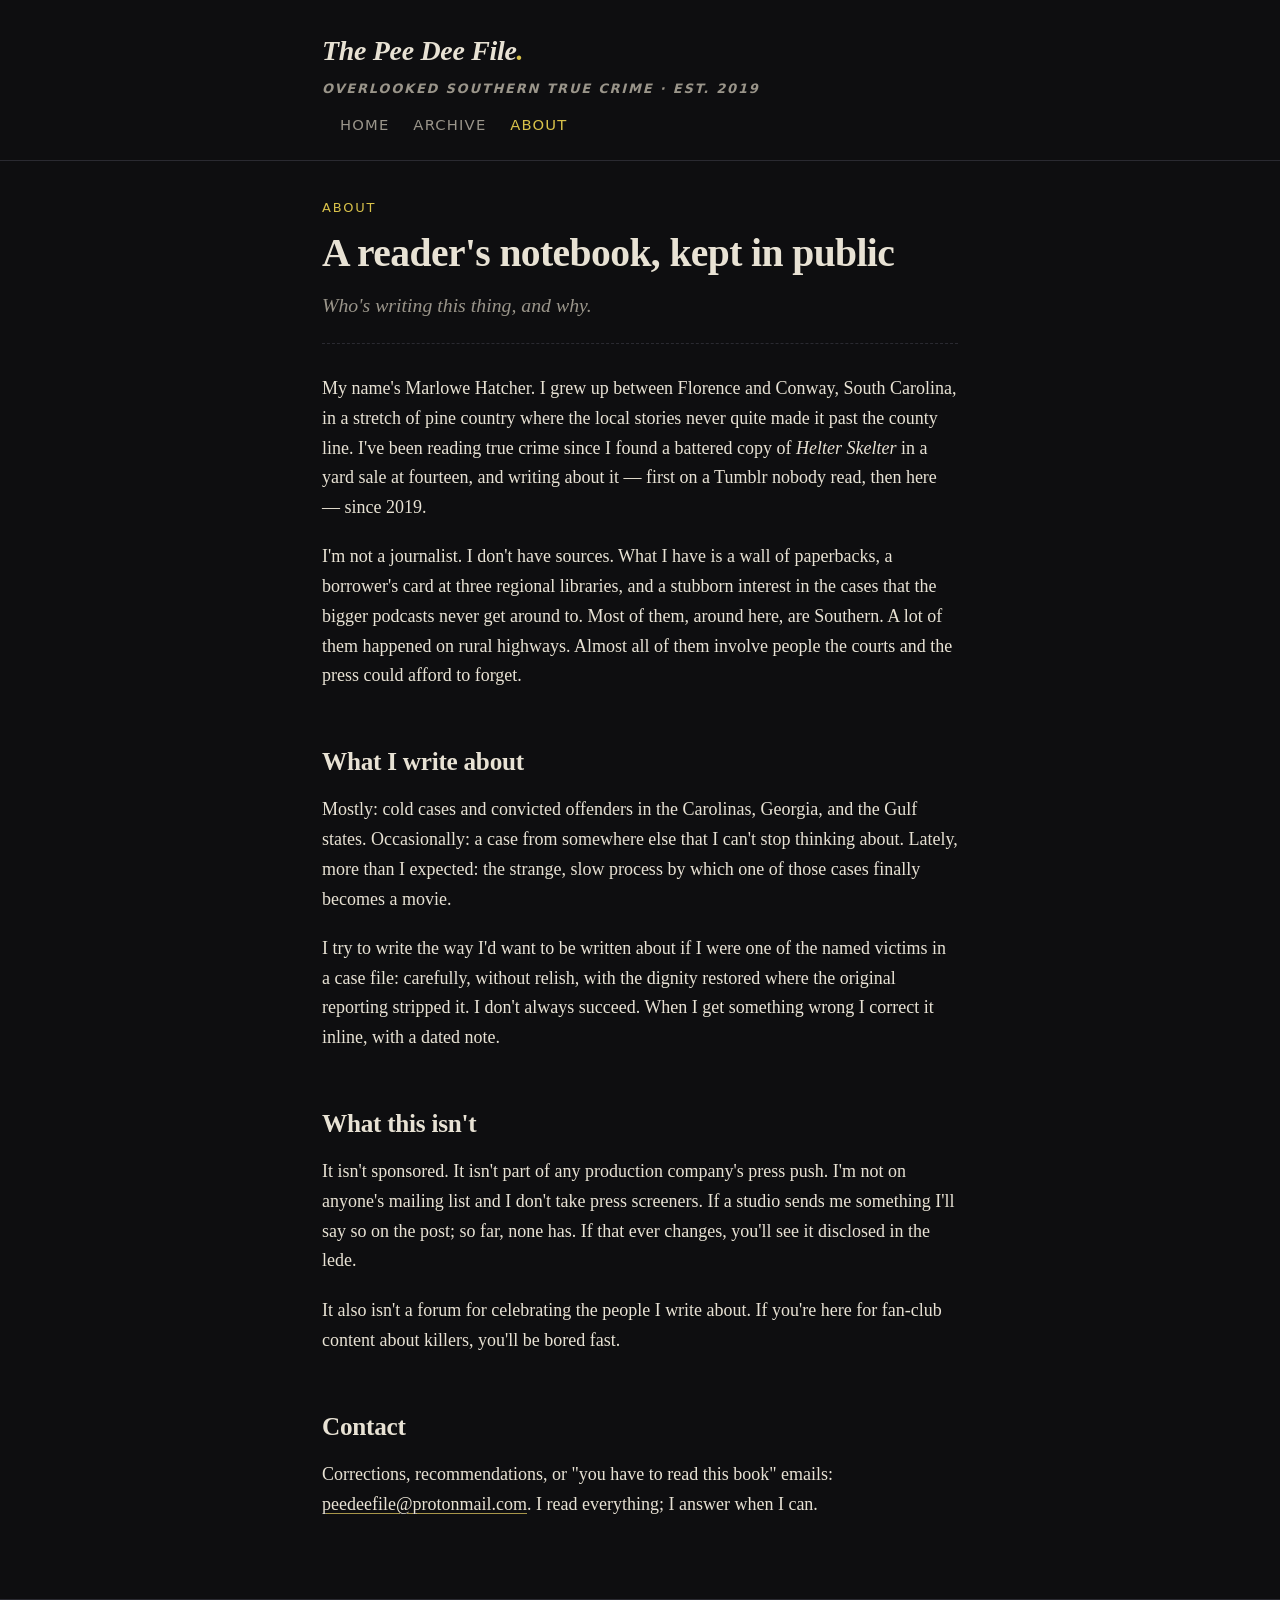
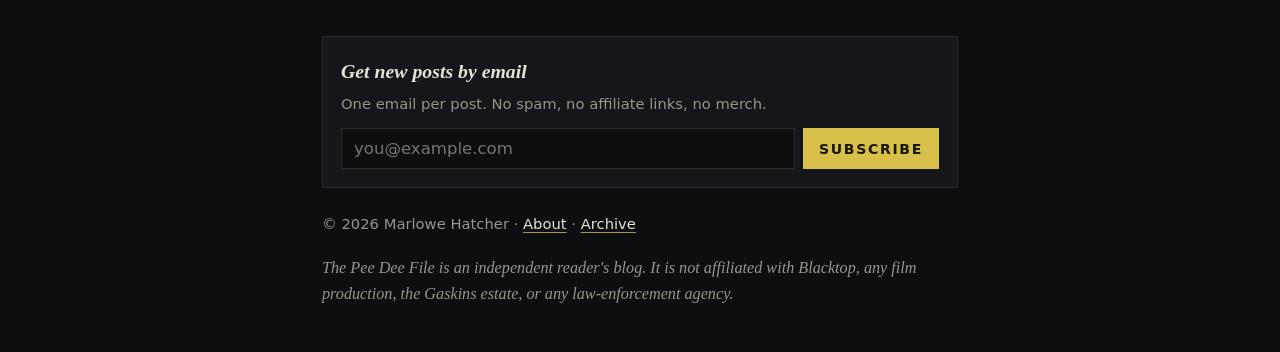
==== about.html @ 61729411 "Add The Pee Dee File static blog with three sample posts Static HTML/CSS/JS blog covering the upcomi" ====
<!doctype html>
<html lang="en">
<head>
  <meta charset="utf-8">
  <meta name="viewport" content="width=device-width,initial-scale=1">
  <title>About — The Pee Dee File</title>
  <meta name="description" content="About The Pee Dee File and Marlowe Hatcher.">
  <link rel="stylesheet" href="assets/css/style.css">
  <script defer data-domain="peedeefile.example" src="https://plausible.io/js/script.js"></script>
</head>
<body>
  <header class="masthead">
    <div class="container masthead-inner">
      <a class="brand" href="./">The Pee Dee File<span class="dot">.</span>
        <span class="tagline">Overlooked Southern true crime · est. 2019</span>
      </a>
      <nav class="nav" aria-label="Primary">
        <a href="./">Home</a>
        <a href="archive.html">Archive</a>
        <a href="about.html" aria-current="page">About</a>
      </nav>
    </div>
  </header>

  <main class="container">
    <header class="article-header">
      <p class="post-meta"><span class="cat">About</span></p>
      <h1>A reader's notebook, kept in public</h1>
      <p class="dek">Who's writing this thing, and why.</p>
    </header>

    <article>
      <p>My name's Marlowe Hatcher. I grew up between Florence and Conway, South Carolina, in a stretch of pine country where the local stories never quite made it past the county line. I've been reading true crime since I found a battered copy of <em>Helter Skelter</em> in a yard sale at fourteen, and writing about it — first on a Tumblr nobody read, then here — since 2019.</p>

      <p>I'm not a journalist. I don't have sources. What I have is a wall of paperbacks, a borrower's card at three regional libraries, and a stubborn interest in the cases that the bigger podcasts never get around to. Most of them, around here, are Southern. A lot of them happened on rural highways. Almost all of them involve people the courts and the press could afford to forget.</p>

      <h2>What I write about</h2>
      <p>Mostly: cold cases and convicted offenders in the Carolinas, Georgia, and the Gulf states. Occasionally: a case from somewhere else that I can't stop thinking about. Lately, more than I expected: the strange, slow process by which one of those cases finally becomes a movie.</p>

      <p>I try to write the way I'd want to be written about if I were one of the named victims in a case file: carefully, without relish, with the dignity restored where the original reporting stripped it. I don't always succeed. When I get something wrong I correct it inline, with a dated note.</p>

      <h2>What this isn't</h2>
      <p>It isn't sponsored. It isn't part of any production company's press push. I'm not on anyone's mailing list and I don't take press screeners. If a studio sends me something I'll say so on the post; so far, none has. If that ever changes, you'll see it disclosed in the lede.</p>

      <p>It also isn't a forum for celebrating the people I write about. If you're here for fan-club content about killers, you'll be bored fast.</p>

      <h2>Contact</h2>
      <p>Corrections, recommendations, or "you have to read this book" emails: <a href="mailto:peedeefile@protonmail.com">peedeefile@protonmail.com</a>. I read everything; I answer when I can.</p>
    </article>
  </main>

  <footer class="site-footer">
    <div class="container">
      <section class="newsletter" aria-label="Subscribe by email">
        <h4>Get new posts by email</h4>
        <p>One email per post. No spam, no affiliate links, no merch.</p>
        <form class="buttondown-form" action="https://buttondown.email/api/emails/embed-subscribe/YOUR-BUTTONDOWN-USERNAME" method="post" target="_blank">
          <input type="email" name="email" placeholder="you@example.com" aria-label="Email address" required>
          <button type="submit">Subscribe</button>
        </form>
      </section>
      <p>© 2026 Marlowe Hatcher · <a href="about.html">About</a> · <a href="archive.html">Archive</a></p>
      <p class="disclaimer">The Pee Dee File is an independent reader's blog. It is not affiliated with Blacktop, any film production, the Gaskins estate, or any law-enforcement agency.</p>
    </div>
  </footer>
  <script src="assets/js/main.js" defer></script>
</body>
</html>
---- assets/css/style.css ----
:root {
  --bg: #0e0e10;
  --surface: #15151a;
  --surface-2: #1c1c22;
  --text: #e8e2d4;
  --muted: #9a958a;
  --rule: #2a2a31;
  --accent: #d8c14a;
  --accent-dim: #a8964a;
  --danger: #c54a3b;
  --serif: "Source Serif 4", "Source Serif Pro", Georgia, "Times New Roman", serif;
  --sans: "Inter", system-ui, -apple-system, "Segoe UI", Roboto, sans-serif;
  --measure: 680px;
}

* { box-sizing: border-box; }

html, body {
  margin: 0;
  padding: 0;
  background: var(--bg);
  color: var(--text);
  font-family: var(--serif);
  font-size: 18px;
  line-height: 1.65;
  -webkit-font-smoothing: antialiased;
  text-rendering: optimizeLegibility;
}

img { max-width: 100%; height: auto; display: block; }

a {
  color: var(--text);
  text-decoration: underline;
  text-decoration-color: var(--accent-dim);
  text-underline-offset: 3px;
  text-decoration-thickness: 1px;
  transition: color .15s ease, text-decoration-color .15s ease;
}
a:hover { color: var(--accent); text-decoration-color: var(--accent); }

.container {
  max-width: var(--measure);
  margin: 0 auto;
  padding: 0 22px;
}

.wide {
  max-width: 940px;
  margin: 0 auto;
  padding: 0 22px;
}

/* ── Masthead ─────────────────────────────────────────────── */
.masthead {
  border-bottom: 1px solid var(--rule);
  padding: 28px 0 22px;
  margin-bottom: 36px;
}
.masthead-inner {
  display: flex;
  align-items: baseline;
  justify-content: space-between;
  flex-wrap: wrap;
  gap: 14px;
}
.brand {
  font-family: var(--serif);
  font-weight: 700;
  font-style: italic;
  font-size: 1.55rem;
  letter-spacing: -.01em;
  color: var(--text);
  text-decoration: none;
}
.brand .dot { color: var(--accent); }
.tagline {
  display: block;
  font-family: var(--sans);
  font-size: .72rem;
  letter-spacing: .14em;
  text-transform: uppercase;
  color: var(--muted);
  margin-top: 4px;
}
.nav {
  font-family: var(--sans);
  font-size: .82rem;
  letter-spacing: .08em;
  text-transform: uppercase;
}
.nav a {
  margin-left: 18px;
  text-decoration: none;
  color: var(--muted);
}
.nav a:hover, .nav a[aria-current="page"] { color: var(--accent); }

/* ── Post list ────────────────────────────────────────────── */
.lede {
  font-family: var(--serif);
  font-style: italic;
  color: var(--muted);
  font-size: 1.05rem;
  margin: 0 0 36px;
  padding-bottom: 22px;
  border-bottom: 1px dashed var(--rule);
}

.post-card {
  display: grid;
  grid-template-columns: 1fr;
  gap: 6px;
  padding: 22px 0 26px;
  border-bottom: 1px solid var(--rule);
}
.post-card:last-of-type { border-bottom: none; }

.post-card.has-thumb {
  grid-template-columns: 120px 1fr;
  gap: 22px;
}
.post-card .thumb {
  width: 120px;
  aspect-ratio: 2/3;
  background: var(--surface);
  border: 1px solid var(--rule);
  overflow: hidden;
}
.post-card .thumb img { width: 100%; height: 100%; object-fit: cover; }

.post-meta {
  font-family: var(--sans);
  font-size: .72rem;
  letter-spacing: .14em;
  text-transform: uppercase;
  color: var(--muted);
}
.post-meta .cat { color: var(--accent); }
.post-meta .sep { color: var(--rule); margin: 0 8px; }

.post-card h2 {
  font-family: var(--serif);
  font-size: 1.55rem;
  line-height: 1.2;
  margin: 6px 0 8px;
  letter-spacing: -.01em;
}
.post-card h2 a { text-decoration: none; }
.post-card .dek {
  color: var(--muted);
  margin: 0;
  font-size: 1rem;
}

/* ── Article ──────────────────────────────────────────────── */
.article-header {
  margin-bottom: 30px;
  padding-bottom: 22px;
  border-bottom: 1px dashed var(--rule);
}
.article-header h1 {
  font-family: var(--serif);
  font-size: 2.2rem;
  line-height: 1.15;
  letter-spacing: -.015em;
  margin: 10px 0 12px;
}
.article-header .dek {
  font-style: italic;
  color: var(--muted);
  font-size: 1.1rem;
  margin: 0;
}
.byline {
  font-family: var(--sans);
  font-size: .78rem;
  letter-spacing: .1em;
  text-transform: uppercase;
  color: var(--muted);
  margin-top: 18px;
}
.byline .author { color: var(--text); }

.hero {
  margin: 28px 0 6px;
  border: 1px solid var(--rule);
  background: var(--surface);
}
.hero img { width: 100%; }
.hero-caption {
  font-family: var(--sans);
  font-size: .78rem;
  color: var(--muted);
  text-align: center;
  margin: 8px 0 28px;
}

article p { margin: 0 0 1.1em; }
article h2 {
  font-family: var(--serif);
  font-size: 1.4rem;
  margin: 2em 0 .5em;
  letter-spacing: -.01em;
}
article blockquote {
  margin: 1.4em 0;
  padding: .2em 0 .2em 18px;
  border-left: 3px solid var(--accent);
  color: var(--text);
  font-style: italic;
  font-size: 1.05rem;
}
article hr {
  border: 0;
  border-top: 1px dashed var(--rule);
  margin: 2em 0;
}
.content-warning {
  font-family: var(--sans);
  font-size: .82rem;
  background: var(--surface);
  border-left: 3px solid var(--danger);
  padding: 12px 14px;
  color: var(--muted);
  margin: 0 0 28px;
}
.content-warning strong { color: var(--text); letter-spacing: .04em; }

/* ── IG embed card ────────────────────────────────────────── */
.ig-card {
  margin: 36px 0 0;
  padding: 18px;
  background: var(--surface);
  border: 1px solid var(--rule);
}
.ig-card .ig-head {
  font-family: var(--sans);
  font-size: .72rem;
  letter-spacing: .14em;
  text-transform: uppercase;
  color: var(--muted);
  margin-bottom: 12px;
}
.ig-card .ig-fallback {
  font-family: var(--sans);
  font-size: .9rem;
  color: var(--muted);
}
.ig-card .ig-fallback a { color: var(--accent); }

/* ── Comments ─────────────────────────────────────────────── */
.comments {
  margin-top: 48px;
  padding-top: 24px;
  border-top: 1px solid var(--rule);
}
.comments h3 {
  font-family: var(--sans);
  font-size: .78rem;
  letter-spacing: .14em;
  text-transform: uppercase;
  color: var(--muted);
  margin: 0 0 12px;
}
.comments-placeholder {
  font-family: var(--sans);
  font-size: .88rem;
  color: var(--muted);
  padding: 18px;
  background: var(--surface);
  border: 1px dashed var(--rule);
}
.comments-placeholder code {
  background: var(--surface-2);
  padding: 1px 6px;
  font-size: .82rem;
}

/* ── Footer + newsletter ─────────────────────────────────── */
.site-footer {
  margin-top: 80px;
  padding: 36px 0 28px;
  border-top: 1px solid var(--rule);
  font-family: var(--sans);
  font-size: .82rem;
  color: var(--muted);
}
.newsletter {
  margin: 0 0 24px;
  padding: 18px;
  background: var(--surface);
  border: 1px solid var(--rule);
}
.newsletter h4 {
  font-family: var(--serif);
  font-style: italic;
  font-weight: 600;
  font-size: 1.1rem;
  color: var(--text);
  margin: 0 0 4px;
}
.newsletter p { margin: 0 0 12px; color: var(--muted); }
.newsletter form {
  display: flex;
  gap: 8px;
  flex-wrap: wrap;
}
.newsletter input[type="email"] {
  flex: 1 1 220px;
  background: var(--bg);
  border: 1px solid var(--rule);
  color: var(--text);
  font-family: var(--sans);
  font-size: .92rem;
  padding: 10px 12px;
  outline: none;
}
.newsletter input[type="email"]:focus { border-color: var(--accent); }
.newsletter button {
  background: var(--accent);
  color: #1a1605;
  border: 0;
  font-family: var(--sans);
  font-size: .78rem;
  letter-spacing: .12em;
  text-transform: uppercase;
  font-weight: 600;
  padding: 10px 16px;
  cursor: pointer;
}
.newsletter button:hover { background: #ead46a; }
.newsletter .thanks { color: var(--accent); font-family: var(--sans); font-size: .9rem; }

.disclaimer {
  font-style: italic;
  color: var(--muted);
  margin-top: 18px;
  font-family: var(--serif);
  font-size: .9rem;
}

/* ── Utility / responsive ─────────────────────────────────── */
@media (max-width: 540px) {
  body { font-size: 17px; }
  .masthead-inner { flex-direction: column; align-items: flex-start; }
  .nav a { margin: 0 16px 0 0; }
  .post-card.has-thumb { grid-template-columns: 1fr; }
  .post-card.has-thumb .thumb { width: 100%; max-width: 220px; aspect-ratio: 2/3; }
  .article-header h1 { font-size: 1.7rem; }
}

::selection { background: var(--accent); color: #1a1605; }
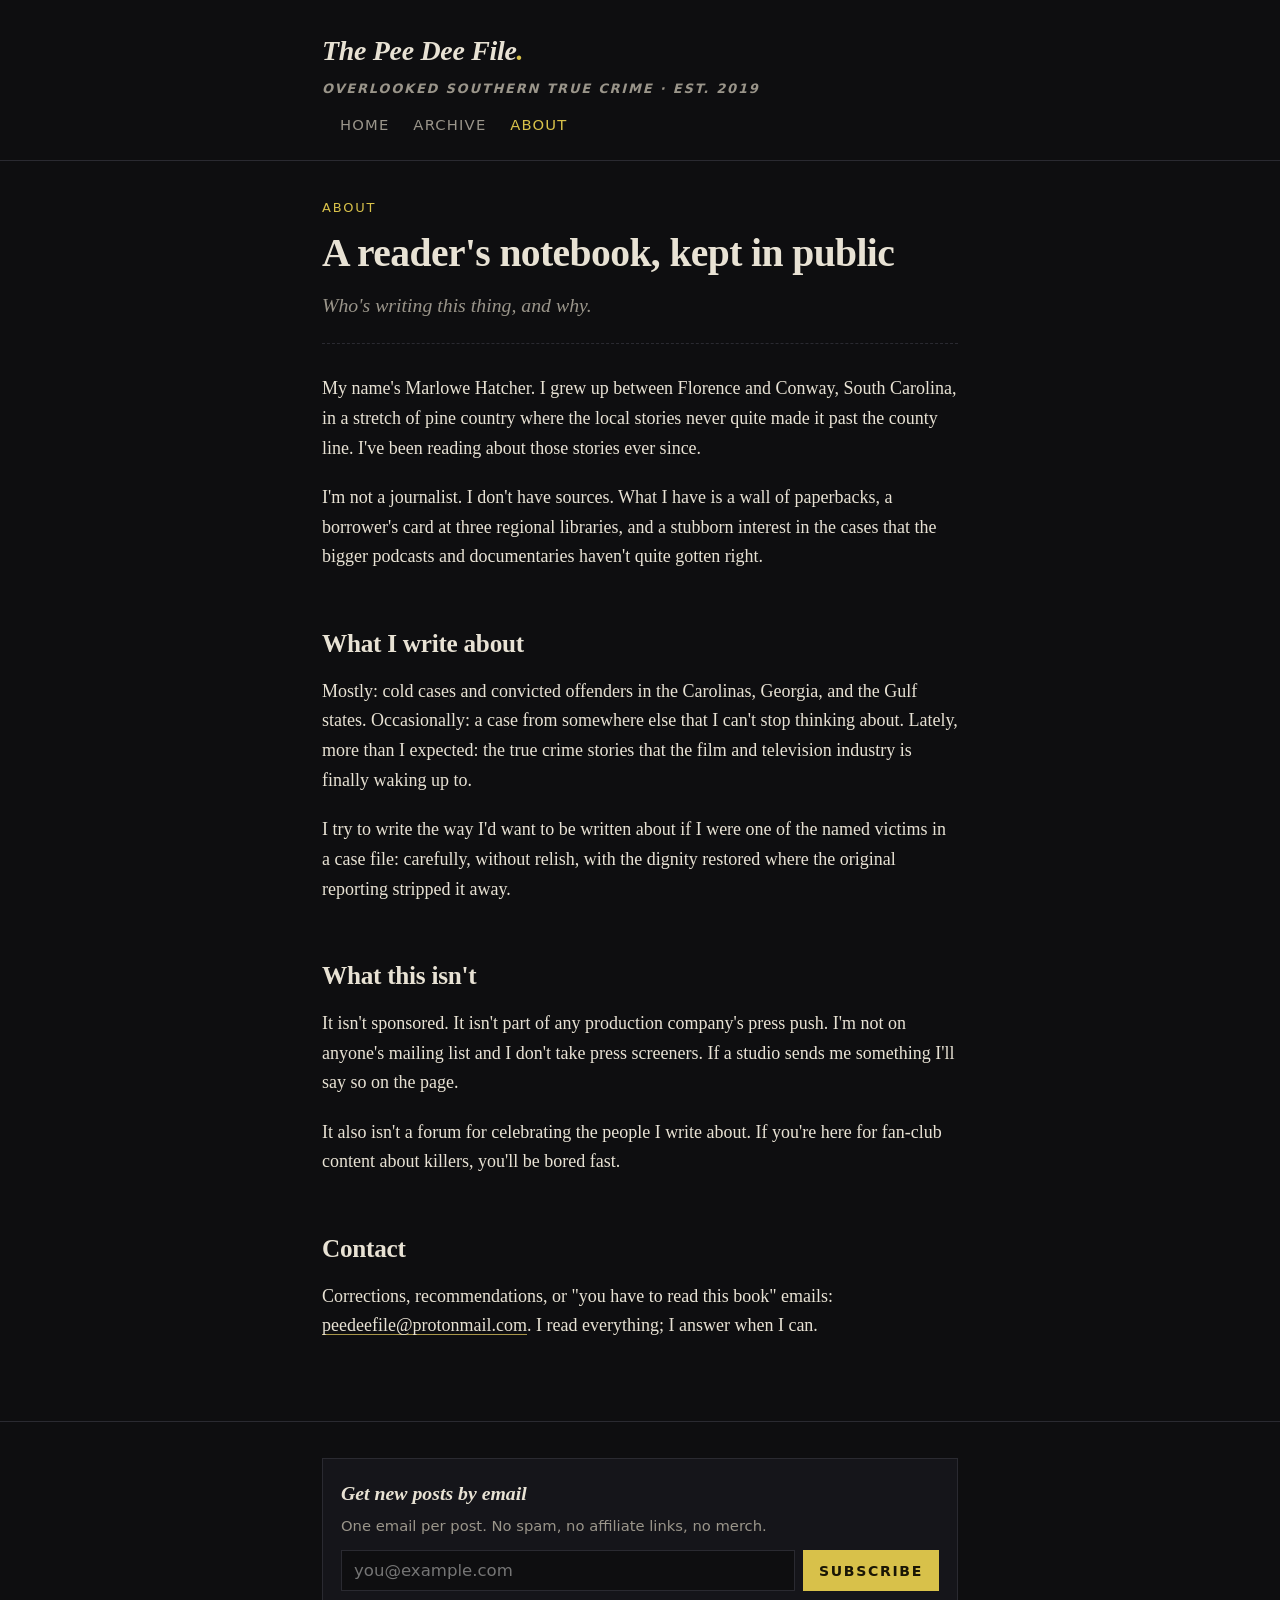
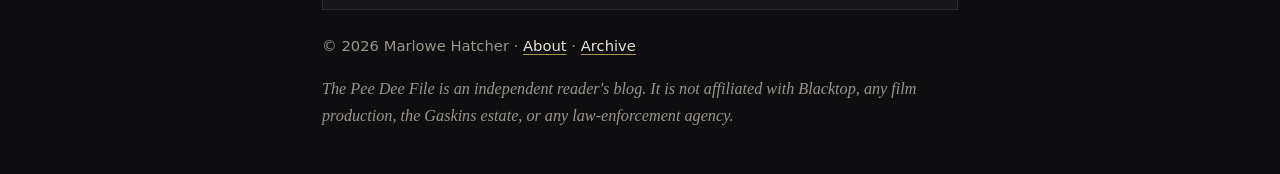
==== commit da90c7db: "Restore website with all pages and blog posts, replace poster image reference" ====
--- a/about.html
+++ b/about.html
@@ -30,17 +30,17 @@
     </header>
 
     <article>
-      <p>My name's Marlowe Hatcher. I grew up between Florence and Conway, South Carolina, in a stretch of pine country where the local stories never quite made it past the county line. I've been reading true crime since I found a battered copy of <em>Helter Skelter</em> in a yard sale at fourteen, and writing about it — first on a Tumblr nobody read, then here — since 2019.</p>
+      <p>My name's Marlowe Hatcher. I grew up between Florence and Conway, South Carolina, in a stretch of pine country where the local stories never quite made it past the county line. I've been reading about those stories ever since.</p>
 
-      <p>I'm not a journalist. I don't have sources. What I have is a wall of paperbacks, a borrower's card at three regional libraries, and a stubborn interest in the cases that the bigger podcasts never get around to. Most of them, around here, are Southern. A lot of them happened on rural highways. Almost all of them involve people the courts and the press could afford to forget.</p>
+      <p>I'm not a journalist. I don't have sources. What I have is a wall of paperbacks, a borrower's card at three regional libraries, and a stubborn interest in the cases that the bigger podcasts and documentaries haven't quite gotten right.</p>
 
       <h2>What I write about</h2>
-      <p>Mostly: cold cases and convicted offenders in the Carolinas, Georgia, and the Gulf states. Occasionally: a case from somewhere else that I can't stop thinking about. Lately, more than I expected: the strange, slow process by which one of those cases finally becomes a movie.</p>
+      <p>Mostly: cold cases and convicted offenders in the Carolinas, Georgia, and the Gulf states. Occasionally: a case from somewhere else that I can't stop thinking about. Lately, more than I expected: the true crime stories that the film and television industry is finally waking up to.</p>
 
-      <p>I try to write the way I'd want to be written about if I were one of the named victims in a case file: carefully, without relish, with the dignity restored where the original reporting stripped it. I don't always succeed. When I get something wrong I correct it inline, with a dated note.</p>
+      <p>I try to write the way I'd want to be written about if I were one of the named victims in a case file: carefully, without relish, with the dignity restored where the original reporting stripped it away.</p>
 
       <h2>What this isn't</h2>
-      <p>It isn't sponsored. It isn't part of any production company's press push. I'm not on anyone's mailing list and I don't take press screeners. If a studio sends me something I'll say so on the post; so far, none has. If that ever changes, you'll see it disclosed in the lede.</p>
+      <p>It isn't sponsored. It isn't part of any production company's press push. I'm not on anyone's mailing list and I don't take press screeners. If a studio sends me something I'll say so on the page.</p>
 
       <p>It also isn't a forum for celebrating the people I write about. If you're here for fan-club content about killers, you'll be bored fast.</p>
 
@@ -65,4 +65,4 @@
   </footer>
   <script src="assets/js/main.js" defer></script>
 </body>
-</html>
+</html>
--- a/assets/css/style.css
+++ b/assets/css/style.css
@@ -350,4 +350,4 @@
   .article-header h1 { font-size: 1.7rem; }
 }
 
-::selection { background: var(--accent); color: #1a1605; }
+::selection { background: var(--accent); color: #1a1605; }
